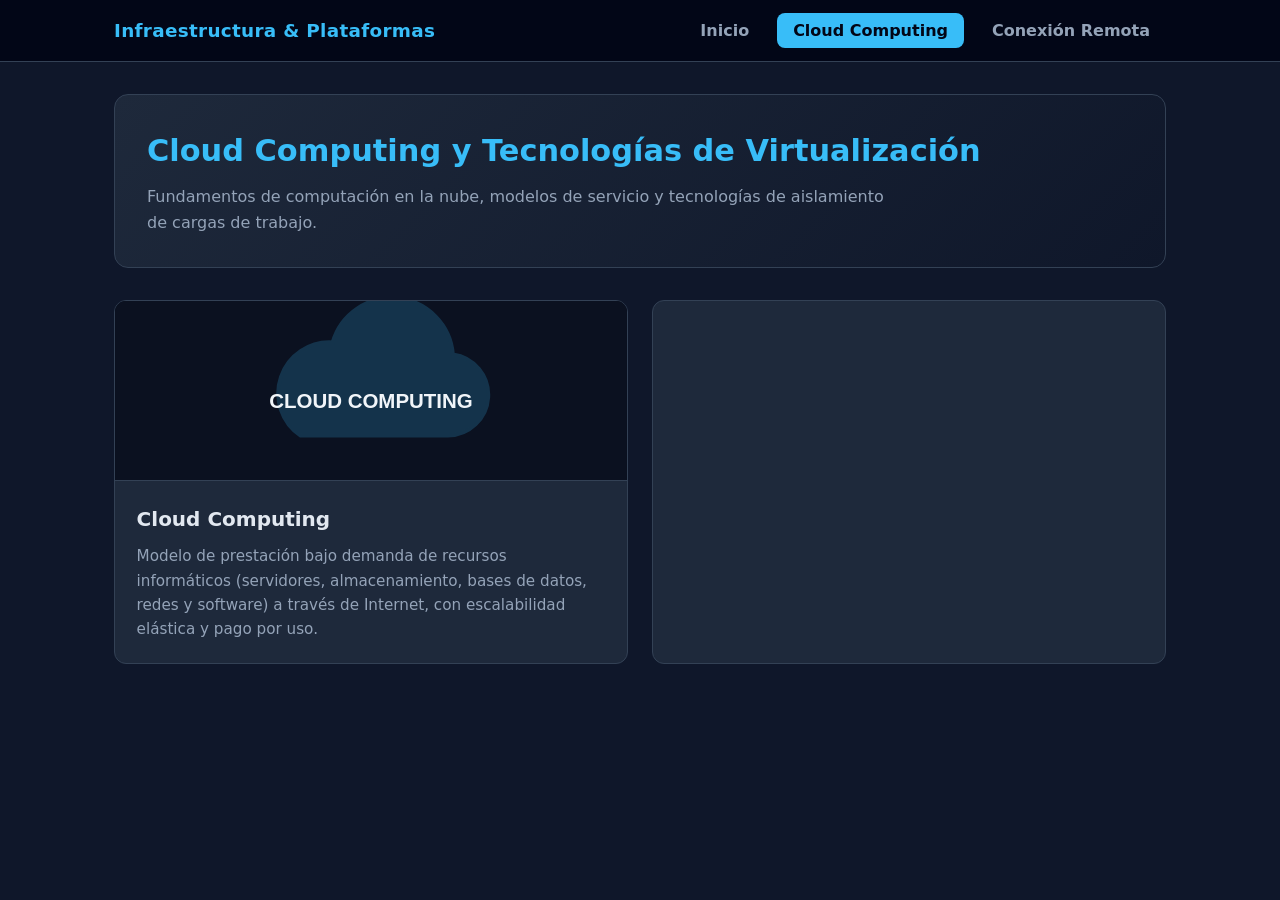
==== cloud.html @ c9fb0c58 "Add cloud.html for cloud computing overview creacion pestaña cloud" ====
<!DOCTYPE html>
<html lang="es">
<head>
  <meta charset="UTF-8">
  <meta name="viewport" content="width=device-width, initial-scale=1.0">
  <title>Cloud Computing | Infraestructura y Plataformas</title>
  <link rel="stylesheet" href="estilos.css">
</head>
<body>
  <header>
    <nav class="navbar">
      <span class="brand">Infraestructura &amp; Plataformas</span>
      <ul class="nav-links">
        <li><a href="index.html">Inicio</a></li>
        <li><a href="cloud.html" class="active">Cloud Computing</a></li>
        <li><a href="remoto.html">Conexión Remota</a></li>
      </ul>
    </nav>
  </header>

  <main>
    <section class="hero">
      <h1>Cloud Computing y Tecnologías de Virtualización</h1>
      <p>Fundamentos de computación en la nube, modelos de servicio y tecnologías de aislamiento de cargas de trabajo.</p>
    </section>

    <section class="grid">
      <!-- Cloud Computing -->
      <article class="card">
        <img src="data:image/svg+xml;utf8,<svg xmlns='http://www.w3.org/2000/svg' viewBox='0 0 400 180'><rect width='400' height='180' fill='%230b1120'/><path d='M145 125h115a32 32 0 0 0 4-63.7A48 48 0 0 0 170 52a40 40 0 0 0-25 73z' fill='%2338bdf8' opacity='0.2' stroke='%2338bdf8' stroke-width='3'/><text x='200' y='103' fill='%23f1f5f9' font-family='sans-serif' font-size='16' font-weight='bold' text-anchor='middle'>CLOUD COMPUTING</text></svg>" alt="Diagrama de Cloud Computing">
        <div class="card-content">
          <h2>Cloud Computing</h2>
          <p>Modelo de prestación bajo demanda de recursos informáticos (servidores, almacenamiento, bases de datos, redes y software) a través de Internet, con escalabilidad elástica y pago por uso.</p>
        </div>
      </article>

      <!-- SaaS -->
      <article class="card">
        <img src="data:image/svg+xml;utf8,<svg xmlns='http://www.w3.org/2000/svg' viewBox='0 0 400 180'><rect width='400' height='180' fill='%230b1120'/><rect x='110' y='40' width='180' height='100' rx='10' fill='%23818cf8' opacity='0.2' stroke='%23818cf8' stroke-width='3'/><line x1='110' y1='65' x2='290' y2='65' stroke='%23
---- estilos.css ----
:root {
  --bg: #0f172a;
  --surface: #1e293b;
  --surface-hover: #263349;
  --primary: #38bdf8;
  --accent: #818cf8;
  --text: #f1f5f9;
  --text-muted: #94a3b8;
  --border: #334155;
}

* {
  box-sizing: border-box;
  margin: 0;
  padding: 0;
}

body {
  font-family: 'Segoe UI', system-ui, -apple-system, sans-serif;
  background-color: var(--bg);
  color: var(--text);
  line-height: 1.6;
}

header {
  background-color: #020617;
  border-bottom: 1px solid var(--border);
  position: sticky;
  top: 0;
  z-index: 100;
}

.navbar {
  max-width: 1100px;
  margin: 0 auto;
  padding: 1rem 1.5rem;
  display: flex;
  justify-content: space-between;
  align-items: center;
  flex-wrap: wrap;
  gap: 1rem;
}

.brand {
  font-weight: 700;
  font-size: 1.15rem;
  color: var(--primary);
  letter-spacing: 0.3px;
}

.nav-links {
  list-style: none;
  display: flex;
  gap: 0.75rem;
}

.nav-links a {
  text-decoration: none;
  color: var(--text-muted);
  font-weight: 600;
  padding: 0.5rem 1rem;
  border-radius: 8px;
  transition: all 0.2s ease;
}

.nav-links a:hover {
  color: var(--text);
  background-color: var(--surface);
}

.nav-links a.active {
  color: #020617;
  background-color: var(--primary);
}

main {
  max-width: 1100px;
  margin: 2rem auto;
  padding: 0 1.5rem 3rem;
}

.hero {
  background: linear-gradient(135deg, #1e293b 0%, #0f172a 100%);
  border: 1px solid var(--border);
  border-radius: 14px;
  padding: 2rem;
  margin-bottom: 2rem;
}

.hero h1 {
  font-size: 1.9rem;
  margin-bottom: 0.5rem;
  color: var(--primary);
}

.hero p {
  color: var(--text-muted);
  max-width: 750px;
}

.grid {
  display: grid;
  grid-template-columns: repeat(auto-fit, minmax(310px, 1fr));
  gap: 1.5rem;
}

.card {
  background-color: var(--surface);
  border: 1px solid var(--border);
  border-radius: 12px;
  overflow: hidden;
  display: flex;
  flex-direction: column;
  transition: transform 0.2s ease, border-color 0.2s ease;
}

.card:hover {
  transform: translateY(-4px);
  border-color: var(--primary);
}

.card img {
  width: 100%;
  height: 180px;
  object-fit: cover;
  background-color: #0b1120;
  border-bottom: 1px solid var(--border);
}

.card-content {
  padding: 1.35rem;
  flex: 1;
}

.card-content h2 {
  font-size: 1.25rem;
  margin-bottom: 0.6rem;
  color: #e2e8f0;
}

.card-content p {
  color: var(--text-muted);
  font-size: 0.95rem;
}

footer {
  text-align: center;
  padding: 1.5rem;
  border-top: 1px solid var(--border);
  color: var(--text-muted);
  font-size: 0.9rem;
}
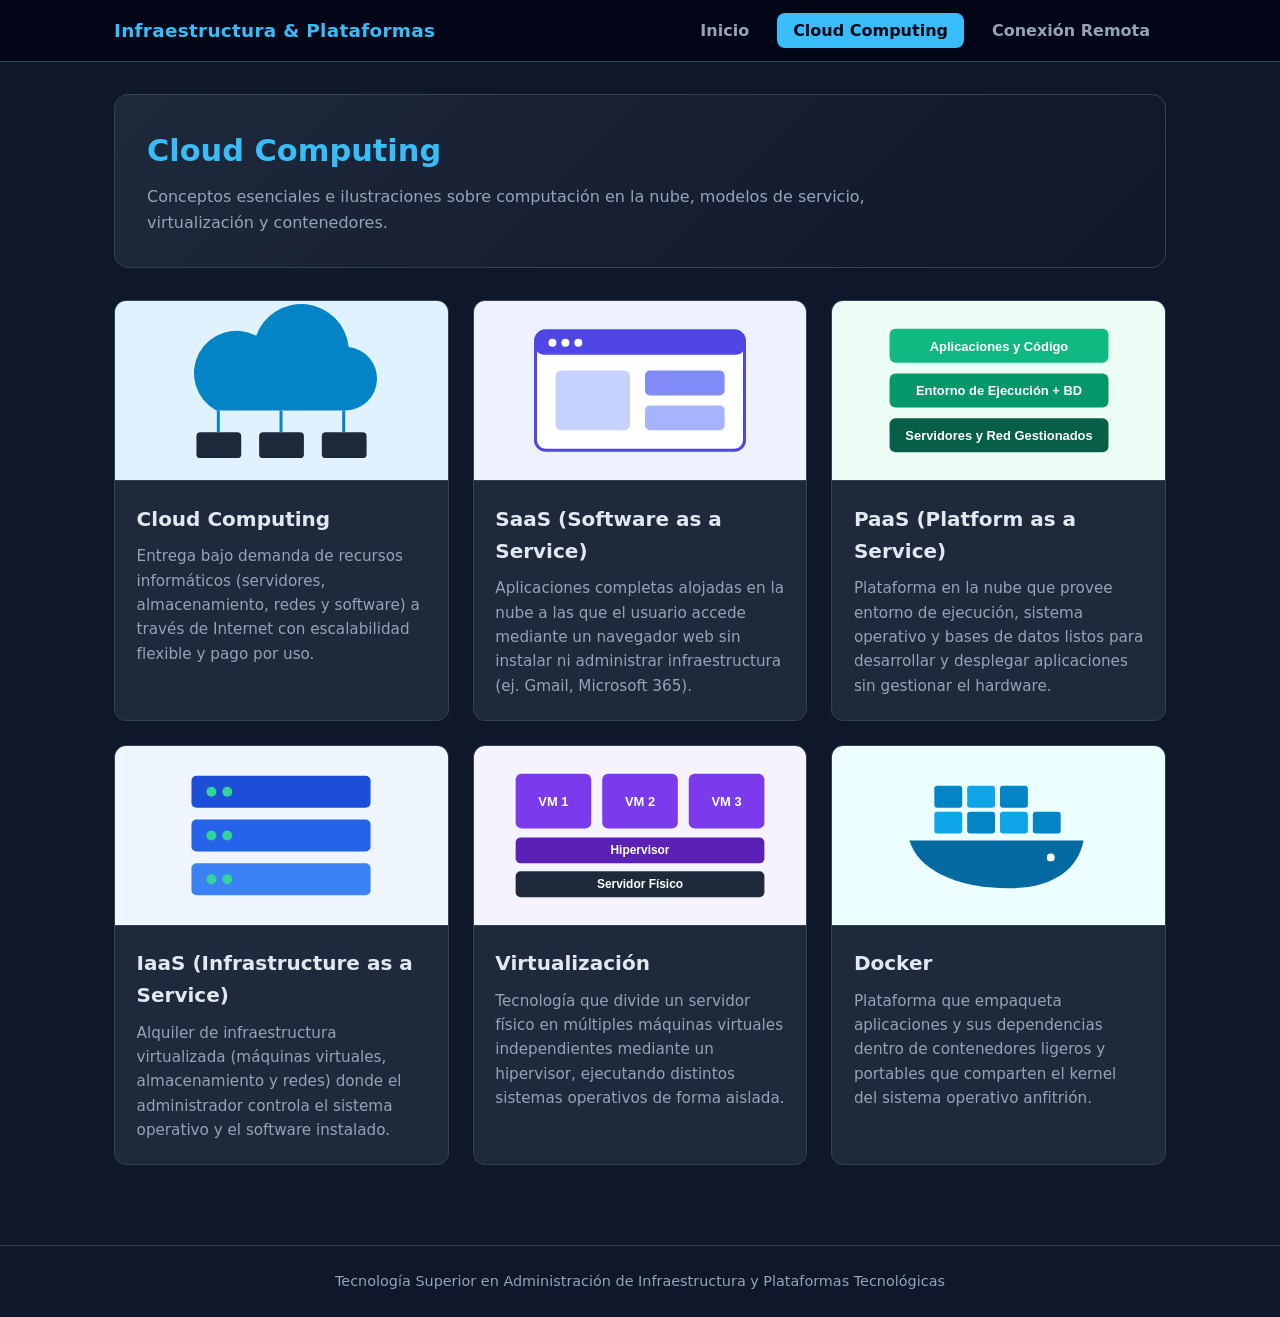
==== commit 2265a3e3: "Revise content and structure of cloud.html revision de conceptos e imagenes" ====
--- a/cloud.html
+++ b/cloud.html
@@ -20,20 +20,69 @@
 
   <main>
     <section class="hero">
-      <h1>Cloud Computing y Tecnologías de Virtualización</h1>
-      <p>Fundamentos de computación en la nube, modelos de servicio y tecnologías de aislamiento de cargas de trabajo.</p>
+      <h1>Cloud Computing</h1>
+      <p>Conceptos esenciales e ilustraciones sobre computación en la nube, modelos de servicio, virtualización y contenedores.</p>
     </section>
 
     <section class="grid">
-      <!-- Cloud Computing -->
+      <!-- 1. Cloud Computing -->
       <article class="card">
-        <img src="data:image/svg+xml;utf8,<svg xmlns='http://www.w3.org/2000/svg' viewBox='0 0 400 180'><rect width='400' height='180' fill='%230b1120'/><path d='M145 125h115a32 32 0 0 0 4-63.7A48 48 0 0 0 170 52a40 40 0 0 0-25 73z' fill='%2338bdf8' opacity='0.2' stroke='%2338bdf8' stroke-width='3'/><text x='200' y='103' fill='%23f1f5f9' font-family='sans-serif' font-size='16' font-weight='bold' text-anchor='middle'>CLOUD COMPUTING</text></svg>" alt="Diagrama de Cloud Computing">
+        <img src="data:image/svg+xml;utf8,<svg xmlns='http://www.w3.org/2000/svg' viewBox='0 0 400 180'><rect width='400' height='180' fill='%23e0f2fe'/><path d='M135 110h130a32 32 0 0 0 3-63.8A48 48 0 0 0 175 35a42 42 0 0 0-40 75z' fill='%230284c7'/><rect x='115' y='132' width='45' height='26' rx='4' fill='%231e293b'/><rect x='178' y='132' width='45' height='26' rx='4' fill='%231e293b'/><rect x='241' y='132' width='45' height='26' rx='4' fill='%231e293b'/><line x1='137' y1='110' x2='137' y2='132' stroke='%230284c7' stroke-width='3'/><line x1='200' y1='110' x2='200' y2='132' stroke='%230284c7' stroke-width='3'/><line x1='263' y1='110' x2='263' y2='132' stroke='%230284c7' stroke-width='3'/></svg>" alt="Imagen de Cloud Computing">
         <div class="card-content">
           <h2>Cloud Computing</h2>
-          <p>Modelo de prestación bajo demanda de recursos informáticos (servidores, almacenamiento, bases de datos, redes y software) a través de Internet, con escalabilidad elástica y pago por uso.</p>
+          <p>Entrega bajo demanda de recursos informáticos (servidores, almacenamiento, redes y software) a través de Internet con escalabilidad flexible y pago por uso.</p>
         </div>
       </article>
 
-      <!-- SaaS -->
+      <!-- 2. SaaS -->
       <article class="card">
-        <img src="data:image/svg+xml;utf8,<svg xmlns='http://www.w3.org/2000/svg' viewBox='0 0 400 180'><rect width='400' height='180' fill='%230b1120'/><rect x='110' y='40' width='180' height='100' rx='10' fill='%23818cf8' opacity='0.2' stroke='%23818cf8' stroke-width='3'/><line x1='110' y1='65' x2='290' y2='65' stroke='%23
+        <img src="data:image/svg+xml;utf8,<svg xmlns='http://www.w3.org/2000/svg' viewBox='0 0 400 180'><rect width='400' height='180' fill='%23eef2ff'/><rect x='95' y='30' width='210' height='120' rx='10' fill='%23ffffff' stroke='%234f46e5' stroke-width='3'/><rect x='95' y='30' width='210' height='24' rx='8' fill='%234f46e5'/><circle cx='112' cy='42' r='4' fill='%23ffffff'/><circle cx='125' cy='42' r='4' fill='%23ffffff'/><circle cx='138' cy='42' r='4' fill='%23ffffff'/><rect x='115' y='70' width='75' height='60' rx='6' fill='%23c7d2fe'/><rect x='205' y='70' width='80' height='25' rx='5' fill='%23818cf8'/><rect x='205' y='105' width='80' height='25' rx='5' fill='%23a5b4fc'/></svg>" alt="Imagen de SaaS">
+        <div class="card-content">
+          <h2>SaaS (Software as a Service)</h2>
+          <p>Aplicaciones completas alojadas en la nube a las que el usuario accede mediante un navegador web sin instalar ni administrar infraestructura (ej. Gmail, Microsoft 365).</p>
+        </div>
+      </article>
+
+      <!-- 3. PaaS -->
+      <article class="card">
+        <img src="data:image/svg+xml;utf8,<svg xmlns='http://www.w3.org/2000/svg' viewBox='0 0 400 180'><rect width='400' height='180' fill='%23ecfdf5'/><rect x='90' y='28' width='220' height='34' rx='6' fill='%2310b981'/><text x='200' y='50' fill='%23ffffff' font-family='sans-serif' font-size='13' font-weight='bold' text-anchor='middle'>Aplicaciones y Código</text><rect x='90' y='73' width='220' height='34' rx='6' fill='%23059669'/><text x='200' y='95' fill='%23ffffff' font-family='sans-serif' font-size='13' font-weight='bold' text-anchor='middle'>Entorno de Ejecución + BD</text><rect x='90' y='118' width='220' height='34' rx='6' fill='%23065f46'/><text x='200' y='140' fill='%23ffffff' font-family='sans-serif' font-size='13' font-weight='bold' text-anchor='middle'>Servidores y Red Gestionados</text></svg>" alt="Imagen de PaaS">
+        <div class="card-content">
+          <h2>PaaS (Platform as a Service)</h2>
+          <p>Plataforma en la nube que provee entorno de ejecución, sistema operativo y bases de datos listos para desarrollar y desplegar aplicaciones sin gestionar el hardware.</p>
+        </div>
+      </article>
+
+      <!-- 4. IaaS -->
+      <article class="card">
+        <img src="data:image/svg+xml;utf8,<svg xmlns='http://www.w3.org/2000/svg' viewBox='0 0 400 180'><rect width='400' height='180' fill='%23eff6ff'/><rect x='110' y='30' width='180' height='32' rx='5' fill='%231d4ed8'/><circle cx='130' cy='46' r='5' fill='%2334d399'/><circle cx='146' cy='46' r='5' fill='%2334d399'/><rect x='110' y='74' width='180' height='32' rx='5' fill='%232563eb'/><circle cx='130' cy='90' r='5' fill='%2334d399'/><circle cx='146' cy='90' r='5' fill='%2334d399'/><rect x='110' y='118' width='180' height='32' rx='5' fill='%233b82f6'/><circle cx='130' cy='134' r='5' fill='%2334d399'/><circle cx='146' cy='134' r='5' fill='%2334d399'/></svg>" alt="Imagen de IaaS">
+        <div class="card-content">
+          <h2>IaaS (Infrastructure as a Service)</h2>
+          <p>Alquiler de infraestructura virtualizada (máquinas virtuales, almacenamiento y redes) donde el administrador controla el sistema operativo y el software instalado.</p>
+        </div>
+      </article>
+
+      <!-- 5. Virtualización -->
+      <article class="card">
+        <img src="data:image/svg+xml;utf8,<svg xmlns='http://www.w3.org/2000/svg' viewBox='0 0 400 180'><rect width='400' height='180' fill='%23f5f3ff'/><rect x='75' y='28' width='76' height='55' rx='6' fill='%237c3aed'/><text x='113' y='60' fill='%23ffffff' font-family='sans-serif' font-size='13' font-weight='bold' text-anchor='middle'>VM 1</text><rect x='162' y='28' width='76' height='55' rx='6' fill='%237c3aed'/><text x='200' y='60' fill='%23ffffff' font-family='sans-serif' font-size='13' font-weight='bold' text-anchor='middle'>VM 2</text><rect x='249' y='28' width='76' height='55' rx='6' fill='%237c3aed'/><text x='287' y='60' fill='%23ffffff' font-family='sans-serif' font-size='13' font-weight='bold' text-anchor='middle'>VM 3</text><rect x='75' y='92' width='250' height='26' rx='5' fill='%235b21b6'/><text x='200' y='109' fill='%23ffffff' font-family='sans-serif' font-size='12' font-weight='bold' text-anchor='middle'>Hipervisor</text><rect x='75' y='126' width='250' height='26' rx='5' fill='%231e293b'/><text x='200' y='143' fill='%23ffffff' font-family='sans-serif' font-size='12' font-weight='bold' text-anchor='middle'>Servidor Físico</text></svg>" alt="Imagen de Virtualización">
+        <div class="card-content">
+          <h2>Virtualización</h2>
+          <p>Tecnología que divide un servidor físico en múltiples máquinas virtuales independientes mediante un hipervisor, ejecutando distintos sistemas operativos de forma aislada.</p>
+        </div>
+      </article>
+
+      <!-- 6. Docker -->
+      <article class="card">
+        <img src="data:image/svg+xml;utf8,<svg xmlns='http://www.w3.org/2000/svg' viewBox='0 0 400 180'><rect width='400' height='180' fill='%23ecfeff'/><rect x='135' y='40' width='28' height='22' rx='3' fill='%230284c7'/><rect x='168' y='40' width='28' height='22' rx='3' fill='%230ea5e9'/><rect x='201' y='40' width='28' height='22' rx='3' fill='%230284c7'/><rect x='135' y='66' width='28' height='22' rx='3' fill='%230ea5e9'/><rect x='168' y='66' width='28' height='22' rx='3' fill='%230284c7'/><rect x='201' y='66' width='28' height='22' rx='3' fill='%230ea5e9'/><rect x='234' y='66' width='28' height='22' rx='3' fill='%230284c7'/><path d='M110 95h175c-6 30-32 48-75 48-55 0-92-20-100-48z' fill='%230369a1'/><circle cx='252' cy='112' r='4' fill='%23ffffff'/></svg>" alt="Imagen de Docker">
+        <div class="card-content">
+          <h2>Docker</h2>
+          <p>Plataforma que empaqueta aplicaciones y sus dependencias dentro de contenedores ligeros y portables que comparten el kernel del sistema operativo anfitrión.</p>
+        </div>
+      </article>
+    </section>
+  </main>
+
+  <footer>
+    Tecnología Superior en Administración de Infraestructura y Plataformas Tecnológicas
+  </footer>
+</body>
+</html>
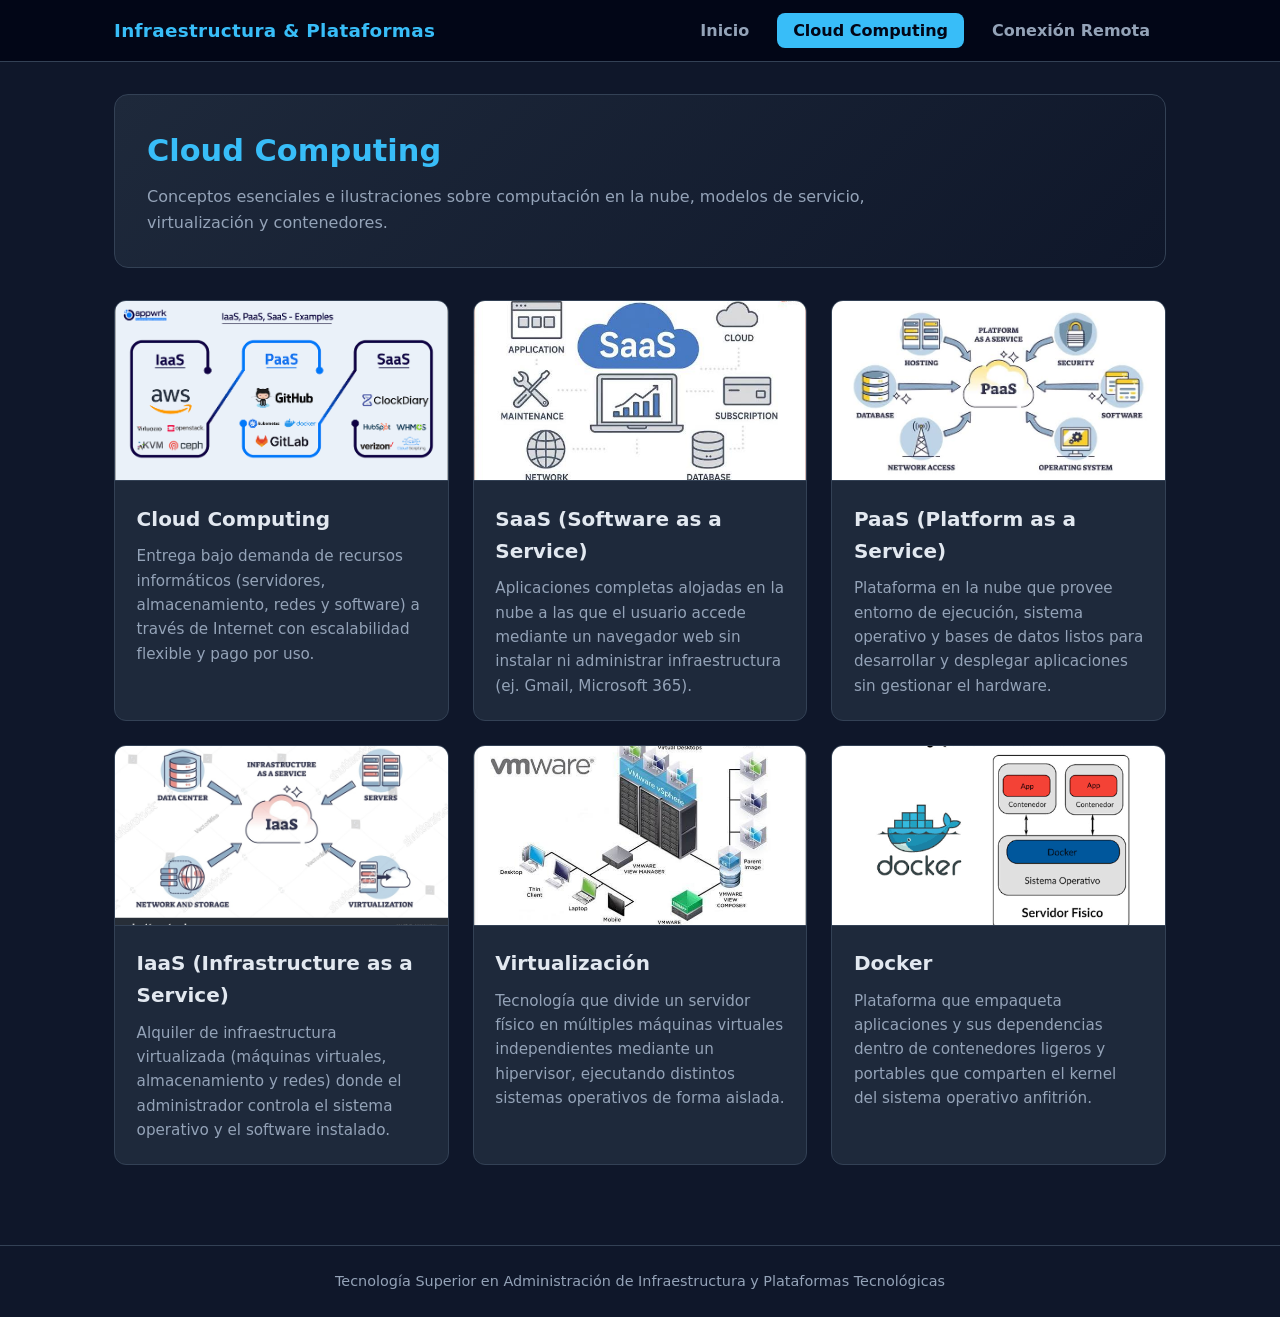
==== commit ac1fc094: "Replace SVG images with PNG images in cloud.html agregan imagenes" ====
--- a/cloud.html
+++ b/cloud.html
@@ -27,7 +27,7 @@
     <section class="grid">
       <!-- 1. Cloud Computing -->
       <article class="card">
-        <img src="data:image/svg+xml;utf8,<svg xmlns='http://www.w3.org/2000/svg' viewBox='0 0 400 180'><rect width='400' height='180' fill='%23e0f2fe'/><path d='M135 110h130a32 32 0 0 0 3-63.8A48 48 0 0 0 175 35a42 42 0 0 0-40 75z' fill='%230284c7'/><rect x='115' y='132' width='45' height='26' rx='4' fill='%231e293b'/><rect x='178' y='132' width='45' height='26' rx='4' fill='%231e293b'/><rect x='241' y='132' width='45' height='26' rx='4' fill='%231e293b'/><line x1='137' y1='110' x2='137' y2='132' stroke='%230284c7' stroke-width='3'/><line x1='200' y1='110' x2='200' y2='132' stroke='%230284c7' stroke-width='3'/><line x1='263' y1='110' x2='263' y2='132' stroke='%230284c7' stroke-width='3'/></svg>" alt="Imagen de Cloud Computing">
+        <img src="images/services.png" alt="Imagen de Cloud Computing">
         <div class="card-content">
           <h2>Cloud Computing</h2>
           <p>Entrega bajo demanda de recursos informáticos (servidores, almacenamiento, redes y software) a través de Internet con escalabilidad flexible y pago por uso.</p>
@@ -36,7 +36,7 @@
 
       <!-- 2. SaaS -->
       <article class="card">
-        <img src="data:image/svg+xml;utf8,<svg xmlns='http://www.w3.org/2000/svg' viewBox='0 0 400 180'><rect width='400' height='180' fill='%23eef2ff'/><rect x='95' y='30' width='210' height='120' rx='10' fill='%23ffffff' stroke='%234f46e5' stroke-width='3'/><rect x='95' y='30' width='210' height='24' rx='8' fill='%234f46e5'/><circle cx='112' cy='42' r='4' fill='%23ffffff'/><circle cx='125' cy='42' r='4' fill='%23ffffff'/><circle cx='138' cy='42' r='4' fill='%23ffffff'/><rect x='115' y='70' width='75' height='60' rx='6' fill='%23c7d2fe'/><rect x='205' y='70' width='80' height='25' rx='5' fill='%23818cf8'/><rect x='205' y='105' width='80' height='25' rx='5' fill='%23a5b4fc'/></svg>" alt="Imagen de SaaS">
+        <img src="images/saas.jpg" alt="Imagen de SaaS">
         <div class="card-content">
           <h2>SaaS (Software as a Service)</h2>
           <p>Aplicaciones completas alojadas en la nube a las que el usuario accede mediante un navegador web sin instalar ni administrar infraestructura (ej. Gmail, Microsoft 365).</p>
@@ -45,7 +45,7 @@
 
       <!-- 3. PaaS -->
       <article class="card">
-        <img src="data:image/svg+xml;utf8,<svg xmlns='http://www.w3.org/2000/svg' viewBox='0 0 400 180'><rect width='400' height='180' fill='%23ecfdf5'/><rect x='90' y='28' width='220' height='34' rx='6' fill='%2310b981'/><text x='200' y='50' fill='%23ffffff' font-family='sans-serif' font-size='13' font-weight='bold' text-anchor='middle'>Aplicaciones y Código</text><rect x='90' y='73' width='220' height='34' rx='6' fill='%23059669'/><text x='200' y='95' fill='%23ffffff' font-family='sans-serif' font-size='13' font-weight='bold' text-anchor='middle'>Entorno de Ejecución + BD</text><rect x='90' y='118' width='220' height='34' rx='6' fill='%23065f46'/><text x='200' y='140' fill='%23ffffff' font-family='sans-serif' font-size='13' font-weight='bold' text-anchor='middle'>Servidores y Red Gestionados</text></svg>" alt="Imagen de PaaS">
+        <img src="images/paas.jpg" alt="Imagen de PaaS">
         <div class="card-content">
           <h2>PaaS (Platform as a Service)</h2>
           <p>Plataforma en la nube que provee entorno de ejecución, sistema operativo y bases de datos listos para desarrollar y desplegar aplicaciones sin gestionar el hardware.</p>
@@ -54,7 +54,7 @@
 
       <!-- 4. IaaS -->
       <article class="card">
-        <img src="data:image/svg+xml;utf8,<svg xmlns='http://www.w3.org/2000/svg' viewBox='0 0 400 180'><rect width='400' height='180' fill='%23eff6ff'/><rect x='110' y='30' width='180' height='32' rx='5' fill='%231d4ed8'/><circle cx='130' cy='46' r='5' fill='%2334d399'/><circle cx='146' cy='46' r='5' fill='%2334d399'/><rect x='110' y='74' width='180' height='32' rx='5' fill='%232563eb'/><circle cx='130' cy='90' r='5' fill='%2334d399'/><circle cx='146' cy='90' r='5' fill='%2334d399'/><rect x='110' y='118' width='180' height='32' rx='5' fill='%233b82f6'/><circle cx='130' cy='134' r='5' fill='%2334d399'/><circle cx='146' cy='134' r='5' fill='%2334d399'/></svg>" alt="Imagen de IaaS">
+        <img src="images/laas.jpg" alt="Imagen de IaaS">
         <div class="card-content">
           <h2>IaaS (Infrastructure as a Service)</h2>
           <p>Alquiler de infraestructura virtualizada (máquinas virtuales, almacenamiento y redes) donde el administrador controla el sistema operativo y el software instalado.</p>
@@ -63,7 +63,7 @@
 
       <!-- 5. Virtualización -->
       <article class="card">
-        <img src="data:image/svg+xml;utf8,<svg xmlns='http://www.w3.org/2000/svg' viewBox='0 0 400 180'><rect width='400' height='180' fill='%23f5f3ff'/><rect x='75' y='28' width='76' height='55' rx='6' fill='%237c3aed'/><text x='113' y='60' fill='%23ffffff' font-family='sans-serif' font-size='13' font-weight='bold' text-anchor='middle'>VM 1</text><rect x='162' y='28' width='76' height='55' rx='6' fill='%237c3aed'/><text x='200' y='60' fill='%23ffffff' font-family='sans-serif' font-size='13' font-weight='bold' text-anchor='middle'>VM 2</text><rect x='249' y='28' width='76' height='55' rx='6' fill='%237c3aed'/><text x='287' y='60' fill='%23ffffff' font-family='sans-serif' font-size='13' font-weight='bold' text-anchor='middle'>VM 3</text><rect x='75' y='92' width='250' height='26' rx='5' fill='%235b21b6'/><text x='200' y='109' fill='%23ffffff' font-family='sans-serif' font-size='12' font-weight='bold' text-anchor='middle'>Hipervisor</text><rect x='75' y='126' width='250' height='26' rx='5' fill='%231e293b'/><text x='200' y='143' fill='%23ffffff' font-family='sans-serif' font-size='12' font-weight='bold' text-anchor='middle'>Servidor Físico</text></svg>" alt="Imagen de Virtualización">
+        <img src="images/vmware.jpg" alt="Imagen de Virtualización">
         <div class="card-content">
           <h2>Virtualización</h2>
           <p>Tecnología que divide un servidor físico en múltiples máquinas virtuales independientes mediante un hipervisor, ejecutando distintos sistemas operativos de forma aislada.</p>
@@ -72,7 +72,7 @@
 
       <!-- 6. Docker -->
       <article class="card">
-        <img src="data:image/svg+xml;utf8,<svg xmlns='http://www.w3.org/2000/svg' viewBox='0 0 400 180'><rect width='400' height='180' fill='%23ecfeff'/><rect x='135' y='40' width='28' height='22' rx='3' fill='%230284c7'/><rect x='168' y='40' width='28' height='22' rx='3' fill='%230ea5e9'/><rect x='201' y='40' width='28' height='22' rx='3' fill='%230284c7'/><rect x='135' y='66' width='28' height='22' rx='3' fill='%230ea5e9'/><rect x='168' y='66' width='28' height='22' rx='3' fill='%230284c7'/><rect x='201' y='66' width='28' height='22' rx='3' fill='%230ea5e9'/><rect x='234' y='66' width='28' height='22' rx='3' fill='%230284c7'/><path d='M110 95h175c-6 30-32 48-75 48-55 0-92-20-100-48z' fill='%230369a1'/><circle cx='252' cy='112' r='4' fill='%23ffffff'/></svg>" alt="Imagen de Docker">
+        <img src="images/docker.png" alt="Imagen de Docker">
         <div class="card-content">
           <h2>Docker</h2>
           <p>Plataforma que empaqueta aplicaciones y sus dependencias dentro de contenedores ligeros y portables que comparten el kernel del sistema operativo anfitrión.</p>
